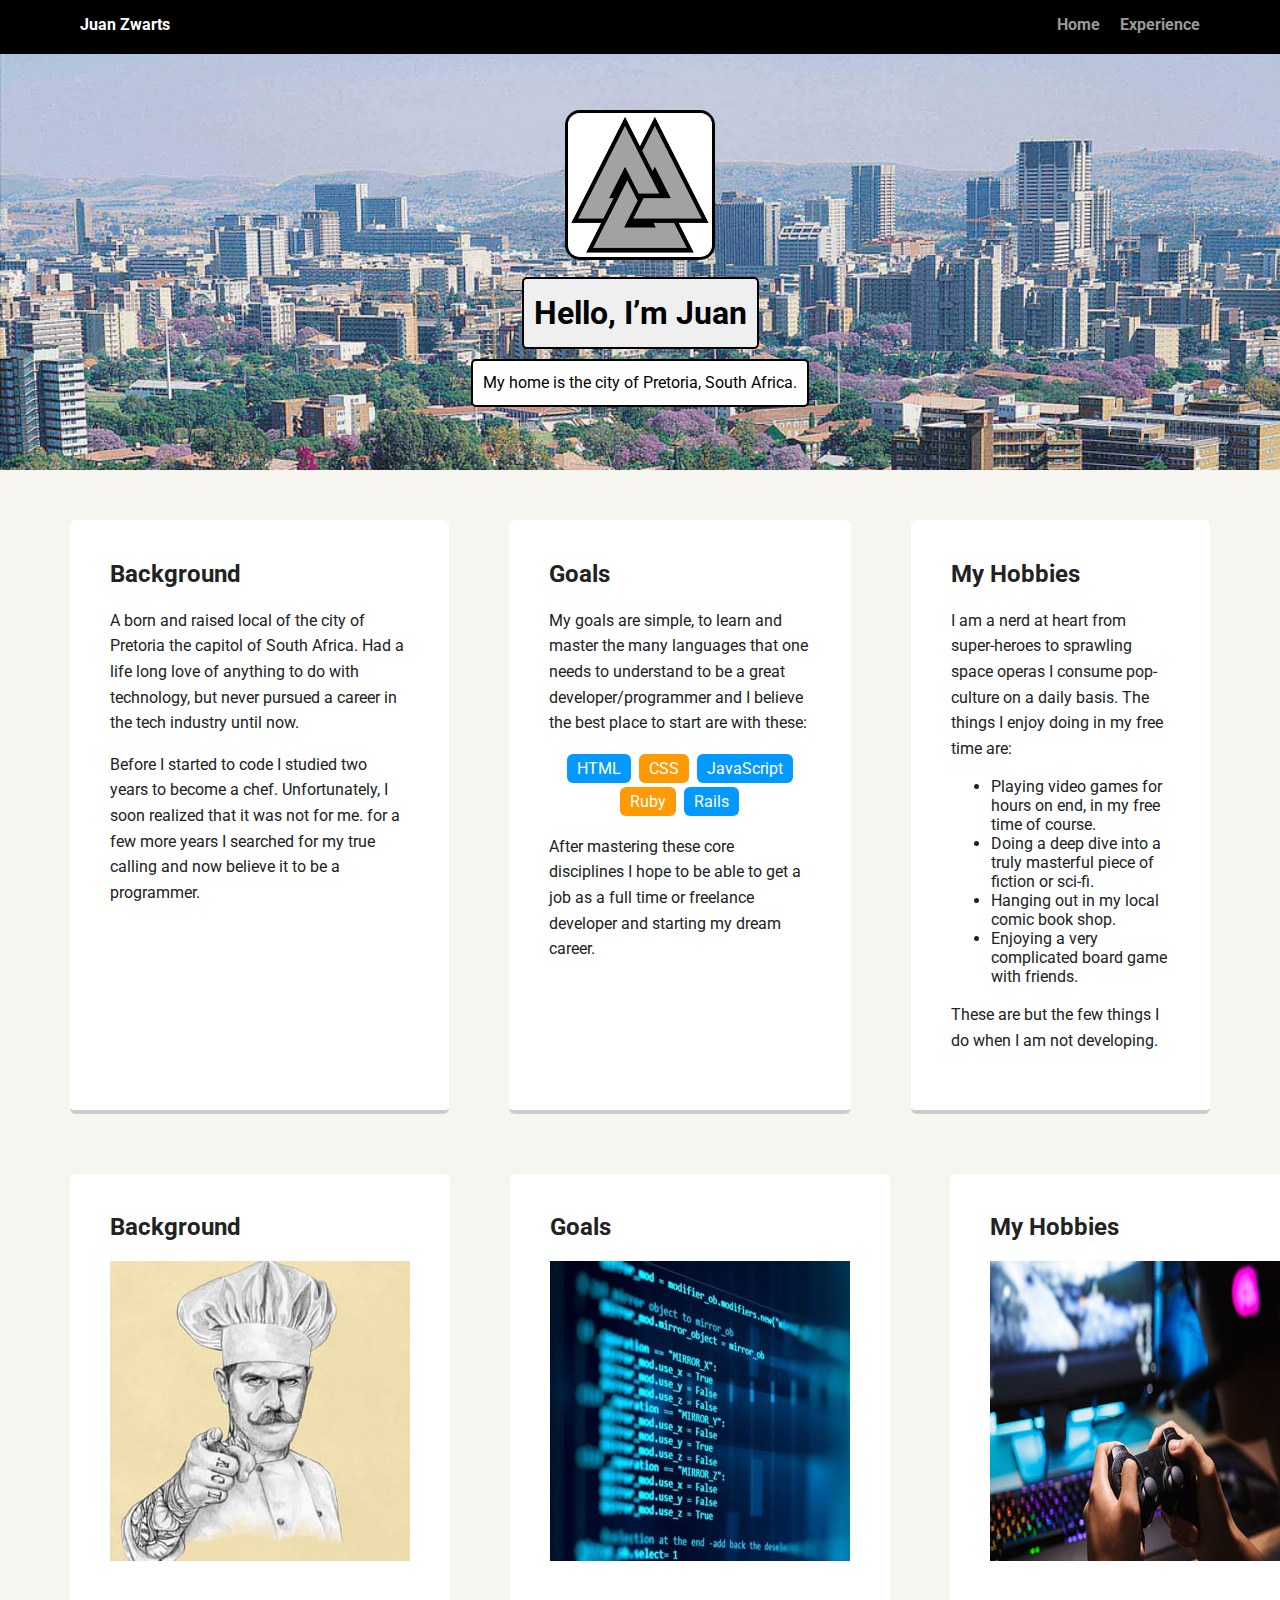
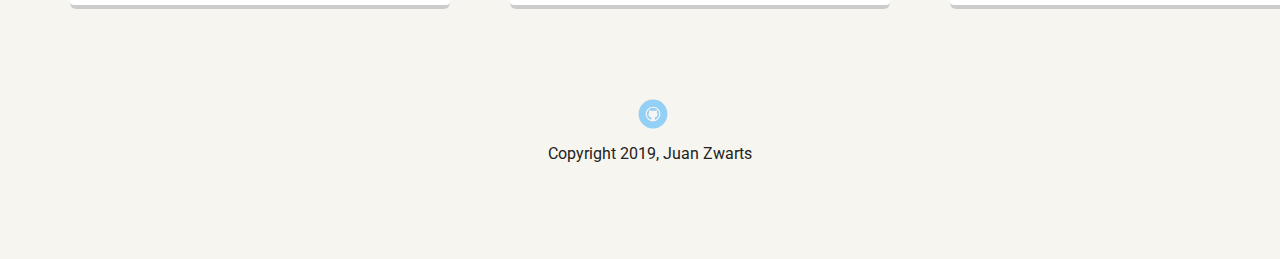
==== portfolio_update_v1/index.html @ c32512c6 "Initial commit" ====
<!doctype html>
<html lang="en">
<head>
  <meta charset="utf-8">
  <title>Juan Zwarts's Profile</title>
  <meta name="viewport" content="width=device-width, initial-scale=1.0">
  <link rel="stylesheet" href="styles.css">
  <link href="https://fonts.googleapis.com/css?family=Muli%7CRoboto:400,300,500,700,900" rel="stylesheet"></head>
  <body>

    <div class="main-nav">
        <ul class="nav">
          <li class="name">Juan Zwarts</li>
          <li><a href="index.html">Home</a></li>
          <li><a href="experience.html">Experience</a></li>
        </ul>
    </div>

    <header>
      <img src="images/Valknut-1.png" alt="A Valknut Viking Symbol." class="profile-image">
      <h1 class="tag name">Hello, I’m Juan</h1>
      <p class="tag location">My home is the city of Pretoria, South Africa.</p>
    </header>

    <main class="flex">
      <div class="card">
        <h2>Background</h2>
        <p>A born and raised local of the city of Pretoria the capitol of South Africa. Had a life long love of anything to do with technology, but never pursued a career in the tech industry until now.</p>
        <p>Before I started to code I studied two years to become a chef. Unfortunately, I soon realized that it was not for me. for a few more years I searched for my true calling and now believe it to be a programmer.</p>
      </div> 

      <div class="card">
        <h2>Goals</h2>
        <p>My goals are simple, to learn and master the many languages that one needs to understand to be a great developer/programmer and I believe the best place to start are with these:</p>
        <ul class="skills">
          <li>HTML</li>
          <li>CSS</li>
          <li>JavaScript</li>
          <li>Ruby</li>
          <li>Rails</li>
        </ul>
        <p>After mastering these core disciplines I hope to be able to get a job as a full time or freelance developer and starting my dream career.</p>
      </div>
      
      <div class="card">
        <h2>My Hobbies</h2>
          <p>I am a nerd at heart from super-heroes to sprawling space operas I consume pop-culture on a daily basis. The things I enjoy doing in my free time are:</p>
          <ul>
            <li>Playing video games for hours on end, in my free time of course.</li>
            <li>Doing a deep dive into a truly masterful piece of fiction or sci-fi.</li>
            <li>Hanging out in my local comic book shop.</li>
            <li>Enjoying a very complicated board game with friends.</li>
          </ul>
          <p>These are but the few things I do when I am not developing.</p>
      </div>

    </main>

    <section class="flex">
      <div class="card">
        <h2>Background</h2>
        <img src="images/chef.jpg" alt="A chef pointing to the screen.">
      </div>

      <div class="card">
        <h2>Goals</h2>
        <img src="images/coding.jpg" alt="Lines of code on a screen.">
      </div>

      <div class="card">
        <h2>My Hobbies</h2>
        <img src="images/gamer.jpg" alt="A chef pointing to the screen.">
      </div>
    </section>

    <footer>
      <ul>
        <li><a href="https://github.com/FROST113" class="social github">Github</a></li>
      </ul>
      <p class="copyright">Copyright 2019, Juan Zwarts</p>
    </footer>
  </body>
  </html>
---- portfolio_update_v1/styles.css ----
/* Global Layout Set-up */
* { 
  box-sizing: border-box;
}
  
body {
  margin: 0;
  padding: 0;
  text-align: center;
  font-family: 'Roboto', sans-serif;
  color: #222;
  background: #f7f5f0;
}
/* Link Styles */

a {
  text-decoration: none;
  color: #999;
}
a:hover {
  color: #6633ff;
}

/* Section Styles */

.main-nav {
  width: 100%;
  background: black;
  min-height: 30px;
  padding: 10px;
  position: fixed;
  text-align: center;
}
.nav {
  display: flex;
  justify-content: space-around;
  font-weight: 700;
  list-style-type: none;
  margin: 0 auto;
  padding: 0;
}

.nav .name {
    display: block;
    margin-right: auto;
    color: white;
}
.nav li {
  padding: 5px 10px 10px 10px;
}
.nav a {
  transition: all .5s;
}
.nav a:hover {
  color: white
}

header {
  text-align: center;
  background: url('images/bloom.jpg') no-repeat top center ;
  background-size: cover;
  overflow: hidden;
  padding-top: 60px;
}
header {
  line-height: 1.5;
}
header .profile-image {
  margin-top: 50px;
  width: 150px;
  height: 150px;
  border-radius: 10%;
  border: 3px solid black;
  transition: all 1s;
}
header .profile-image:hover {
  transform: scale(1.2) rotate(360deg);
}
.tag {
  background-color: #efefef;
  color: black;
  padding: 10px;
  border-radius: 5px;
  display: table;
  margin: 10px auto;
  border: solid 2px black;
} 
.location {
  background-color: white;
  color: black;
}
.card {
  margin: 30px;
  padding: 20px 40px 40px;
  max-width: 500px;
  text-align: left;
  background: #fff;
  border-bottom: 4px solid #ccc;
  border-radius: 6px;
  transition: all .5s;
}
.card:hover {
  border-color: darkred;
}

ul.skills {
  padding: 0;
  text-align: center;
}

.skills li {
  border-radius: 6px;
  display: inline-block;
  background: #ff9904;
  color: white;
  padding: 5px 10px;
  margin: 2px;
}

.skills li:nth-child(odd) {
  background: #0399ff;
}

footer {
  width: 100%;
  min-height: 30px;
  padding: 20px 0 40px 20px;
}

footer .copyright {
  top: -8px;
  font-size: .75em;
}

footer ul {
  list-style-type: none;
  margin: 0;
  padding: 0;
}

footer ul li {
  display: inline-block;
}

a.social {
  display: inline-block;
  text-indent: -9999px;
  margin-left: 5px;
  width: 30px;
  height: 30px;
  background-size: 30px 30px;
  opacity: .4;
  transition: all .5s;
}
a.twitter {
  background-image: url(images/twitter.svg);
}
a.linkedin {
  background-image: url(images/linkedin.svg);
}
a.github {
  background-image: url(images/github.svg);
}
a.social:hover {
  opacity: 1;
}
.clearfix {
  clear: both;
}

/* Styles for larger screens */
@media screen and (min-width: 720px) {
  
  .flex {
      display: -ms-flexbox;      /* TWEENER - IE 10 */
      display: flex; 
      max-width: 1200px;
      -ms-flex-pack: distribute;
      justify-content: space-around;
      margin: 0 auto;
  }

  header {
    min-height: 470px;
  }

  .nav {
    max-width: 1200px;
    padding: 0 30px;
  }


  main {
    padding-top: 20px;
  }

  main p {
    line-height: 1.6em;
  }

  footer {
    font-size: 1.3em;
    max-width: 1200px;
    margin: 40px auto;
  }

}
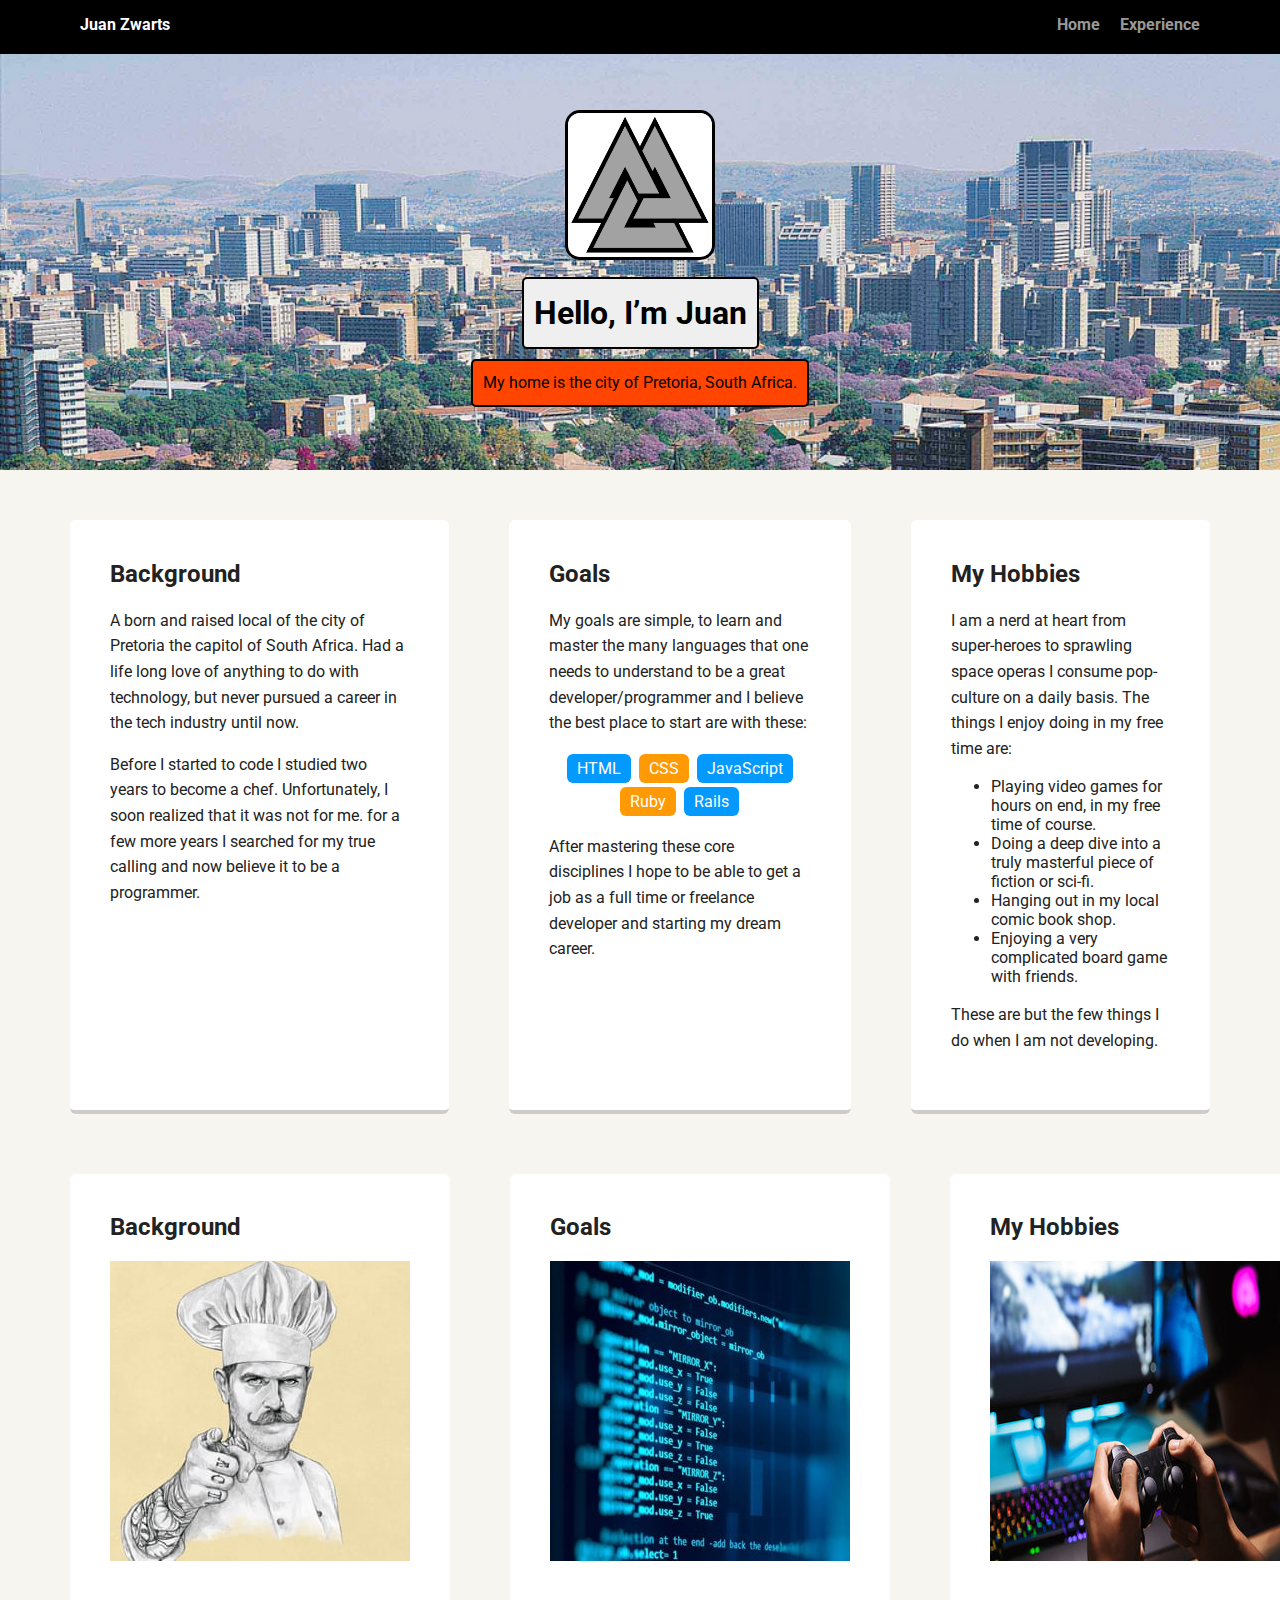
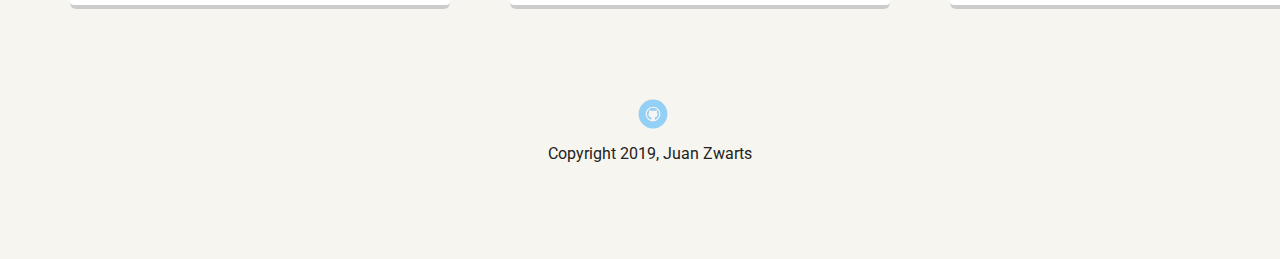
==== commit 912a5319: "Update index.html" ====
--- a/portfolio_update_v1/index.html
+++ b/portfolio_update_v1/index.html
@@ -1,11 +1,12 @@
 <!doctype html>
-<html lang="en">
+<html lang="en"> 
 <head>
   <meta charset="utf-8">
   <title>Juan Zwarts's Profile</title>
   <meta name="viewport" content="width=device-width, initial-scale=1.0">
   <link rel="stylesheet" href="styles.css">
   <link href="https://fonts.googleapis.com/css?family=Muli%7CRoboto:400,300,500,700,900" rel="stylesheet"></head>
+  <!--Tested in Crome, Firefox and Microsoft Edge.-->
   <body>
 
     <div class="main-nav">
--- a/portfolio_update_v1/styles.css
+++ b/portfolio_update_v1/styles.css
@@ -86,7 +86,7 @@
   border: solid 2px black;
 } 
 .location {
-  background-color: white;
+  background-color: rgb(255,69,0);
   color: black;
 }
 .card {
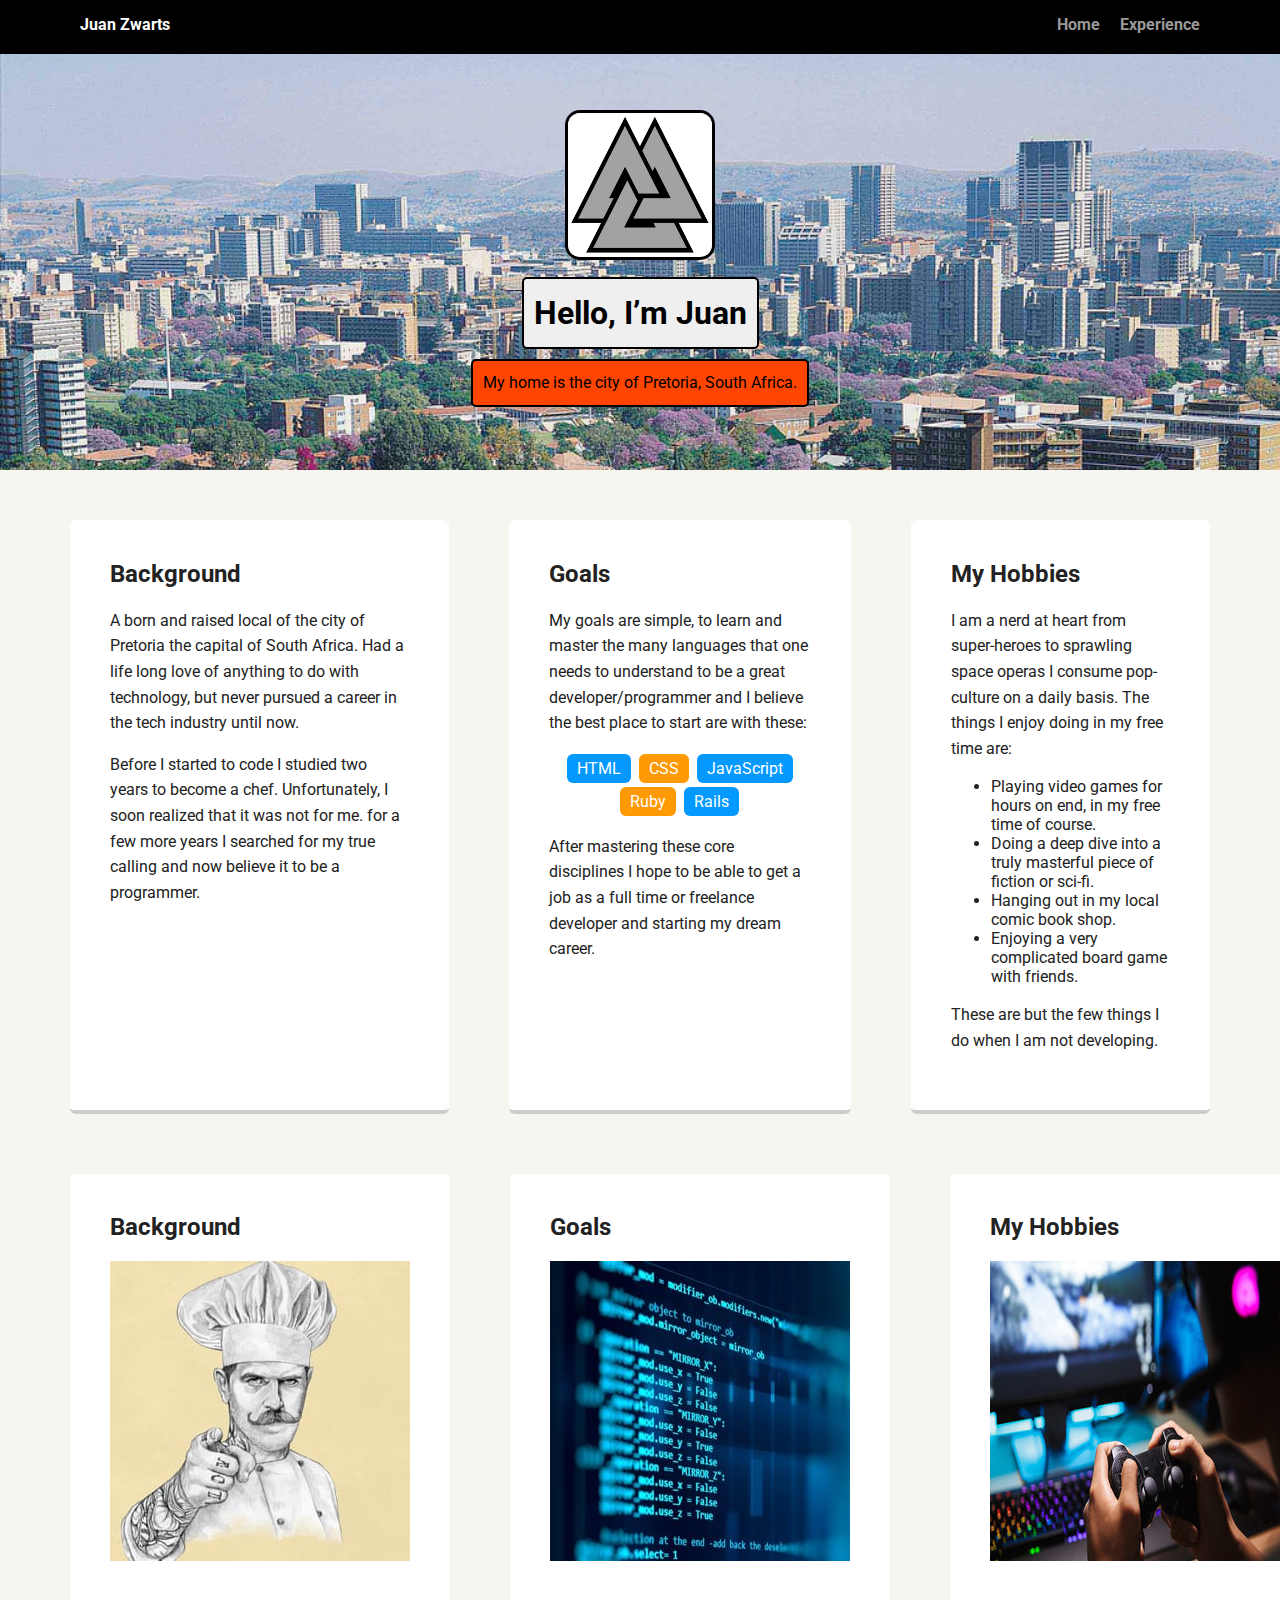
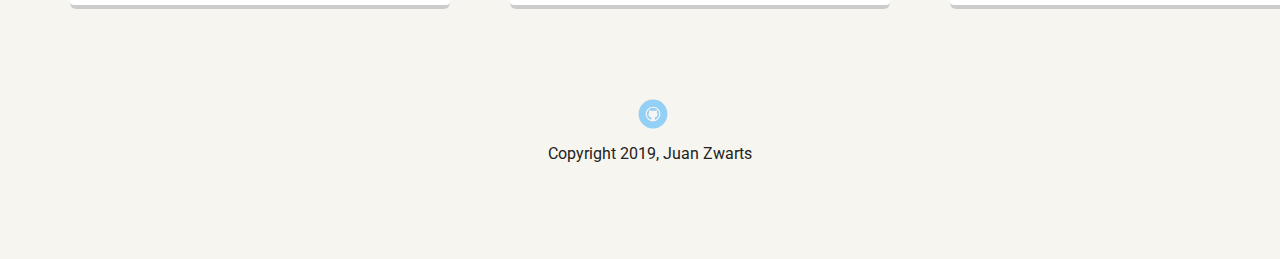
==== commit bbbade9f: "content update." ====
--- a/portfolio_update_v1/index.html
+++ b/portfolio_update_v1/index.html
@@ -26,7 +26,7 @@
     <main class="flex">
       <div class="card">
         <h2>Background</h2>
-        <p>A born and raised local of the city of Pretoria the capitol of South Africa. Had a life long love of anything to do with technology, but never pursued a career in the tech industry until now.</p>
+        <p>A born and raised local of the city of Pretoria the capital of South Africa. Had a life long love of anything to do with technology, but never pursued a career in the tech industry until now.</p>
         <p>Before I started to code I studied two years to become a chef. Unfortunately, I soon realized that it was not for me. for a few more years I searched for my true calling and now believe it to be a programmer.</p>
       </div> 
 
